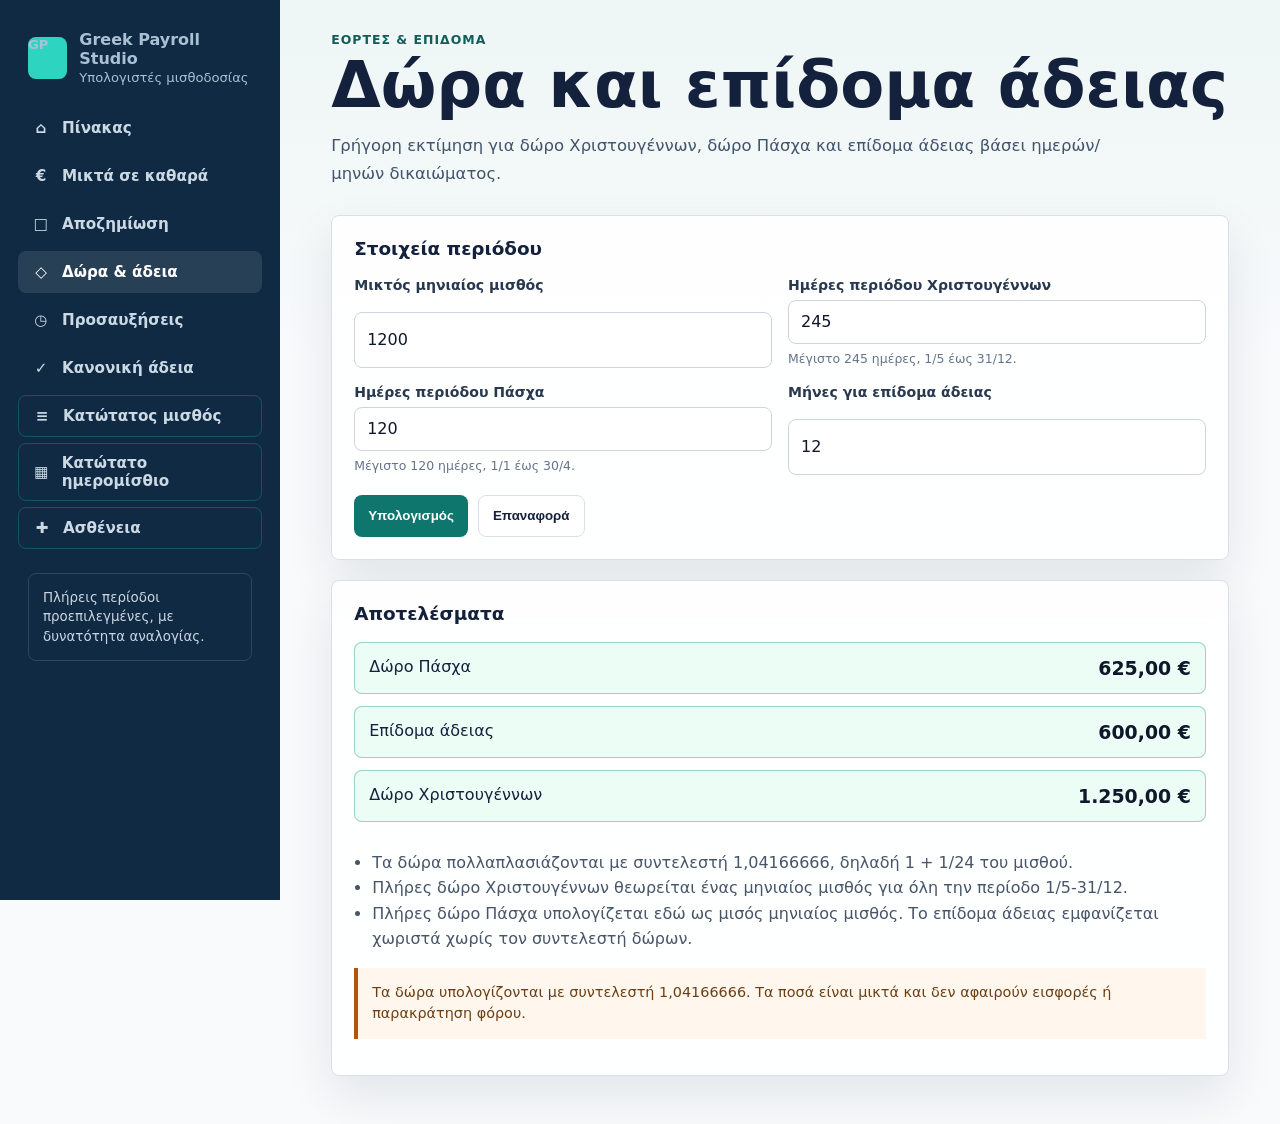
==== gifts.html @ 79b2b12e "first commit" ====
<!doctype html>
<html lang="el">
  <head><meta charset="utf-8"><meta name="viewport" content="width=device-width, initial-scale=1"><title>Δώρα & άδεια | Greek Payroll Studio</title><link rel="stylesheet" href="assets/styles.css"></head>
  <body data-page="gifts">
    <div class="app-shell">
      <aside class="sidebar">
        <a class="brand" href="index.html"><span class="brand-mark">GP</span><span><strong>Greek Payroll Studio</strong><span>Υπολογιστές μισθοδοσίας</span></span></a>
        <nav class="nav-list" aria-label="Κύρια πλοήγηση">
          <a class="nav-link" data-page="index" href="index.html"><span class="nav-icon">⌂</span> Πίνακας</a><a class="nav-link" data-page="salary" href="salary.html"><span class="nav-icon">€</span> Μικτά σε καθαρά</a><a class="nav-link" data-page="severance" href="severance.html"><span class="nav-icon">□</span> Αποζημίωση</a><a class="nav-link" data-page="gifts" href="gifts.html"><span class="nav-icon">◇</span> Δώρα & άδεια</a><a class="nav-link" data-page="overtime" href="overtime.html"><span class="nav-icon">◷</span> Προσαυξήσεις</a><a class="nav-link" data-page="leave" href="leave.html"><span class="nav-icon">✓</span> Κανονική άδεια</a><a class="nav-link is-new" data-page="minimumSalary" href="minimum.html"><span class="nav-icon">≡</span> Κατώτατος μισθός</a>
          <a class="nav-link is-new" data-page="minimumDaily" href="minimum-daily.html"><span class="nav-icon">▦</span> Κατώτατο ημερομίσθιο</a><a class="nav-link is-new" data-page="sickness" href="sickness.html"><span class="nav-icon">✚</span> Ασθένεια</a>
        </nav>
        <p class="sidebar-note">Πλήρεις περίοδοι προεπιλεγμένες, με δυνατότητα αναλογίας.</p>
      </aside>
      <main class="content">
        <p class="eyebrow">Εορτές & επίδομα</p>
        <h1>Δώρα και επίδομα άδειας</h1>
        <p class="page-copy">Γρήγορη εκτίμηση για δώρο Χριστουγέννων, δώρο Πάσχα και επίδομα άδειας βάσει ημερών/μηνών δικαιώματος.</p>
        <section class="calculator-layout">
          <form class="panel" id="calculatorForm" data-calculator="gifts">
            <h2>Στοιχεία περιόδου</h2>
            <div class="form-grid">
              <div class="field"><label for="gross">Μικτός μηνιαίος μισθός</label><input id="gross" type="number" min="0" step="0.01" value="1200"></div>
              <div class="field"><label for="christmasDays">Ημέρες περιόδου Χριστουγέννων</label><input id="christmasDays" type="number" min="0" max="245" step="1" value="245"><span class="hint">Μέγιστο 245 ημέρες, 1/5 έως 31/12.</span></div>
              <div class="field"><label for="easterDays">Ημέρες περιόδου Πάσχα</label><input id="easterDays" type="number" min="0" max="120" step="1" value="120"><span class="hint">Μέγιστο 120 ημέρες, 1/1 έως 30/4.</span></div>
              <div class="field"><label for="leaveMonths">Μήνες για επίδομα άδειας</label><input id="leaveMonths" type="number" min="0" max="12" step="0.5" value="12"></div>
            </div>
            <div class="actions"><button type="submit">Υπολογισμός</button><button class="secondary" type="reset">Επαναφορά</button></div>
          </form>
          <aside class="panel"><h2>Αποτελέσματα</h2><div class="result-stack" id="results"></div><p class="source-box">Τα δώρα υπολογίζονται με συντελεστή 1,04166666. Τα ποσά είναι μικτά και δεν αφαιρούν εισφορές ή παρακράτηση φόρου.</p></aside>
        </section>
      </main>
    </div>
    <script src="assets/app.js"></script>
  </body>
</html>
---- assets/styles.css ----
:root {
  color-scheme: light;
  --ink: #14213d;
  --muted: #64748b;
  --line: #d8e0ea;
  --paper: #ffffff;
  --wash: #f5f7fb;
  --brand: #0f766e;
  --brand-dark: #115e59;
  --accent: #b45309;
  --danger: #b91c1c;
  --ok: #166534;
  --shadow: 0 20px 50px rgba(15, 23, 42, .09);
  font-family: Inter, "Segoe UI", system-ui, -apple-system, BlinkMacSystemFont, sans-serif;
}

* {
  box-sizing: border-box;
}

body {
  margin: 0;
  min-height: 100vh;
  background: linear-gradient(180deg, #eef6f5 0, #f8fafc 360px);
  color: var(--ink);
  overflow-x: hidden;
}

a {
  color: inherit;
  text-decoration: none;
}

.app-shell {
  display: grid;
  grid-template-columns: 280px 1fr;
  min-height: 100vh;
}

.sidebar {
  position: sticky;
  top: 0;
  height: 100vh;
  padding: 28px 18px;
  background: #102a43;
  color: #e2edf6;
  overflow-y: auto;
}

.brand {
  display: flex;
  align-items: center;
  gap: 12px;
  padding: 0 10px 22px;
}

.brand-mark {
  display: grid;
  place-items: center;
  width: 42px;
  height: 42px;
  border-radius: 8px;
  background: #2dd4bf;
  color: #0f172a;
  font-weight: 900;
}

.brand strong {
  display: block;
  font-size: 1rem;
}

.brand span {
  display: block;
  margin-top: 2px;
  color: #aac0d4;
  font-size: .82rem;
}

.nav-list {
  display: grid;
  gap: 6px;
}

.nav-link {
  display: flex;
  align-items: center;
  gap: 10px;
  min-height: 42px;
  padding: 10px 12px;
  border-radius: 8px;
  color: #cbd9e5;
  font-weight: 650;
  font-size: .95rem;
}

.nav-link:hover,
.nav-link.is-active {
  background: rgba(255, 255, 255, .1);
  color: #ffffff;
}

.nav-icon {
  width: 22px;
  text-align: center;
}

.nav-link.is-new {
  border: 1px solid rgba(45, 212, 191, .24);
}

.sidebar-note {
  margin: 24px 10px 0;
  padding: 14px;
  border: 1px solid rgba(255, 255, 255, .13);
  border-radius: 8px;
  color: #c9d6e2;
  font-size: .84rem;
  line-height: 1.45;
}

.content {
  padding: 32px clamp(18px, 4vw, 54px) 48px;
  min-width: 0;
}

.topbar {
  display: flex;
  align-items: center;
  justify-content: space-between;
  gap: 18px;
  margin-bottom: 28px;
}

.eyebrow {
  margin: 0 0 8px;
  color: var(--brand-dark);
  font-size: .78rem;
  font-weight: 800;
  letter-spacing: .08em;
  text-transform: uppercase;
}

h1 {
  margin: 0;
  font-size: clamp(2rem, 5vw, 4.2rem);
  line-height: .96;
  letter-spacing: 0;
  overflow-wrap: anywhere;
}

.page-copy {
  max-width: 780px;
  margin: 16px 0 0;
  color: #41546c;
  font-size: 1.03rem;
  line-height: 1.65;
}

.pill {
  display: inline-flex;
  align-items: center;
  gap: 8px;
  min-height: 36px;
  padding: 8px 12px;
  border: 1px solid var(--line);
  border-radius: 999px;
  background: rgba(255, 255, 255, .72);
  color: #334155;
  font-size: .86rem;
  font-weight: 700;
  white-space: nowrap;
}

.dashboard-grid {
  display: grid;
  grid-template-columns: repeat(3, minmax(0, 1fr));
  gap: 16px;
  margin-top: 30px;
}

.tool-card {
  display: grid;
  gap: 14px;
  min-height: 210px;
  padding: 22px;
  border: 1px solid var(--line);
  border-radius: 8px;
  background: var(--paper);
  box-shadow: var(--shadow);
}

.tool-card h2,
.panel h2 {
  margin: 0;
  font-size: 1.15rem;
  letter-spacing: 0;
}

.tool-card p,
.muted {
  margin: 0;
  color: var(--muted);
  line-height: 1.55;
}

.card-action,
button {
  display: inline-flex;
  align-items: center;
  justify-content: center;
  gap: 8px;
  min-height: 42px;
  width: fit-content;
  padding: 10px 14px;
  border: 0;
  border-radius: 8px;
  background: var(--brand);
  color: #ffffff;
  font-weight: 800;
  cursor: pointer;
}

button.secondary {
  border: 1px solid var(--line);
  background: #ffffff;
  color: var(--ink);
}

.calculator-layout {
  display: grid;
  grid-template-columns: 1fr;
  gap: 20px;
  align-items: start;
  margin-top: 28px;
}

.panel {
  padding: 22px;
  border: 1px solid var(--line);
  border-radius: 8px;
  background: rgba(255, 255, 255, .92);
  box-shadow: var(--shadow);
  min-width: 0;
}

.form-grid {
  display: grid;
  grid-template-columns: repeat(2, minmax(0, 1fr));
  gap: 16px;
  margin-top: 18px;
}

.field {
  display: grid;
  gap: 7px;
}

.field.full {
  grid-column: 1 / -1;
}

label {
  font-size: .88rem;
  font-weight: 800;
  color: #28384f;
  overflow-wrap: anywhere;
}

input,
select {
  width: 100%;
  min-height: 44px;
  padding: 10px 12px;
  border: 1px solid #cbd5e1;
  border-radius: 8px;
  background: #ffffff;
  color: #0f172a;
  font: inherit;
  font-size: 16px;
}

.check-field {
  display: flex;
  align-items: flex-start;
  gap: 10px;
  min-height: 44px;
  padding: 11px 12px;
  border: 1px solid #cbd5e1;
  border-radius: 8px;
  background: #ffffff;
}

.check-field input {
  width: 18px;
  min-height: 18px;
  margin: 2px 0 0;
  accent-color: var(--brand);
}

.check-field span {
  display: block;
  color: var(--muted);
  font-size: .78rem;
  line-height: 1.35;
}

input:focus,
select:focus {
  border-color: var(--brand);
  box-shadow: 0 0 0 3px rgba(15, 118, 110, .15);
  outline: none;
}

.hint {
  color: var(--muted);
  font-size: .78rem;
  line-height: 1.35;
}

.actions {
  display: flex;
  flex-wrap: wrap;
  gap: 10px;
  margin-top: 20px;
}

.result-stack {
  display: grid;
  gap: 12px;
  margin-top: 18px;
}

.metric {
  display: flex;
  justify-content: space-between;
  gap: 16px;
  padding: 14px;
  border: 1px solid var(--line);
  border-radius: 8px;
  background: #f8fafc;
  min-width: 0;
}

.metric span {
  min-width: 0;
  overflow-wrap: anywhere;
}

.metric strong {
  color: #0f172a;
  font-size: 1.18rem;
  white-space: nowrap;
}

.metric.total {
  border-color: rgba(15, 118, 110, .35);
  background: #ecfdf5;
}

.metric.warning {
  border-color: rgba(180, 83, 9, .3);
  background: #fffbeb;
}

.breakdown {
  margin: 16px 0 0;
  padding-left: 18px;
  color: #475569;
  line-height: 1.6;
}

.source-box {
  margin-top: 16px;
  padding: 14px;
  border-left: 4px solid var(--accent);
  background: #fff7ed;
  color: #6b3f13;
  line-height: 1.5;
  font-size: .9rem;
}

.table-wrap {
  position: relative;
  overflow-x: auto;
  margin-top: 16px;
  max-width: 100%;
  -webkit-overflow-scrolling: touch;
}

.history-table {
  overflow-wrap: anywhere;
}

.history-table-wrap {
  overflow-x: visible;
}

table {
  width: 100%;
  min-width: 560px;
  border-collapse: collapse;
  background: #ffffff;
}

th,
td {
  padding: 11px 12px;
  border-bottom: 1px solid var(--line);
  text-align: left;
  font-size: .92rem;
}

th {
  color: #334155;
  background: #f1f5f9;
}

.rate-table th span {
  display: block;
  margin-top: 3px;
  color: var(--muted);
  font-size: .76rem;
  font-weight: 700;
}

.rate-table td:not(:first-child),
.rate-table th:not(:first-child) {
  text-align: right;
  white-space: nowrap;
}

.history-table {
  table-layout: fixed;
  min-width: 0;
}

.history-table th:first-child,
.history-table td:first-child {
  width: 118px;
  white-space: nowrap;
}

.history-table td:nth-child(2),
.history-table th:nth-child(2) {
  width: 120px;
  text-align: right;
  white-space: nowrap;
}

.history-table th:nth-child(3),
.history-table td:nth-child(3) {
  width: auto;
}

.mobile-menu {
  display: none;
}

@media (max-width: 980px) {
  .app-shell {
    grid-template-columns: 1fr;
  }

  .sidebar {
    position: static;
    height: auto;
    padding: 14px;
  }

  .brand {
    padding-bottom: 12px;
  }

  .nav-list {
    grid-template-columns: repeat(2, minmax(0, 1fr));
  }

  .sidebar-note {
    display: none;
  }

  .dashboard-grid,
  .calculator-layout {
    grid-template-columns: 1fr;
  }
}

@media (max-width: 640px) {
  body {
    background: #f8fafc;
  }

  .sidebar {
    padding: 12px 12px 10px;
  }

  .brand {
    gap: 10px;
    padding: 0 2px 12px;
  }

  .brand-mark {
    width: 38px;
    height: 38px;
  }

  .brand strong {
    font-size: .95rem;
  }

  .brand span {
    font-size: .78rem;
  }

  .nav-list {
    display: grid;
    grid-template-columns: repeat(2, minmax(0, 1fr));
    gap: 8px;
    margin: 0;
    padding: 0;
    overflow: visible;
  }

  .nav-link {
    min-height: 40px;
    max-width: none;
    padding: 9px 11px;
    border: 1px solid rgba(255, 255, 255, .12);
    background: rgba(255, 255, 255, .06);
    white-space: normal;
  }

  .nav-icon {
    flex: 0 0 20px;
  }

  .content {
    padding: 20px 12px 34px;
  }

  .topbar {
    align-items: flex-start;
    flex-direction: column;
  }

  .form-grid {
    grid-template-columns: 1fr;
    gap: 13px;
  }

  .panel,
  .tool-card {
    padding: 16px;
  }

  .metric {
    flex-direction: column;
    gap: 6px;
  }

  .metric strong {
    white-space: normal;
  }

  .actions {
    display: grid;
    grid-template-columns: 1fr;
  }

  .card-action,
  button {
    width: 100%;
  }

  table {
    min-width: 480px;
  }

  .history-table {
    min-width: 0;
    table-layout: auto;
  }

  .history-table,
  .history-table tbody,
  .history-table tr,
  .history-table td {
    display: block;
    width: 100%;
  }

  .history-table thead {
    position: absolute;
    width: 1px;
    height: 1px;
    overflow: hidden;
    clip: rect(0 0 0 0);
    white-space: nowrap;
  }

  .history-table tr {
    padding: 10px;
    border-bottom: 1px solid var(--line);
    background: #ffffff;
  }

  .history-table tr:last-child {
    border-bottom: 0;
  }

  .history-table td {
    display: grid;
    grid-template-columns: minmax(92px, .42fr) minmax(0, 1fr);
    gap: 10px;
    padding: 7px 0;
    border-bottom: 0;
    text-align: left;
    white-space: normal;
  }

  .history-table td::before {
    color: var(--muted);
    font-size: .78rem;
    font-weight: 800;
  }

  .history-table td:nth-child(1)::before {
    content: "Περίοδος";
  }

  .history-table td:nth-child(2)::before {
    content: "Μισθός";
  }

  .history-table-daily td:nth-child(2)::before {
    content: "Ημερομίσθιο";
  }

  .history-table td:nth-child(3)::before {
    content: "Σημείωση";
  }

  .history-table td:nth-child(2) {
    text-align: left;
    white-space: normal;
  }

  .table-wrap {
    border: 1px solid var(--line);
    border-radius: 8px;
  }

  .table-wrap table {
    margin: 0;
  }

  th,
  td {
    padding: 10px;
    font-size: .86rem;
  }
}

@media (max-width: 420px) {
  .nav-list {
    gap: 6px;
  }

  .nav-link {
    gap: 6px;
    min-height: 38px;
    padding: 8px;
    font-size: .82rem;
  }

  .nav-icon {
    flex-basis: 18px;
    width: 18px;
  }

  h1 {
    font-size: 1.82rem;
    line-height: 1.05;
  }

  .page-copy {
    font-size: .96rem;
    line-height: 1.55;
  }

  .panel h2,
  .tool-card h2 {
    font-size: 1.04rem;
  }

  .calculator-layout {
    gap: 14px;
    margin-top: 22px;
  }

  .check-field {
    padding: 10px;
  }

  .source-box {
    padding: 12px;
    font-size: .84rem;
  }

  .rate-table {
    min-width: 560px;
  }

  .history-table td {
    grid-template-columns: 86px minmax(0, 1fr);
  }
}

@media (max-width: 340px) {
  .nav-list {
    grid-template-columns: 1fr;
  }

  .nav-link {
    min-height: 36px;
  }
}
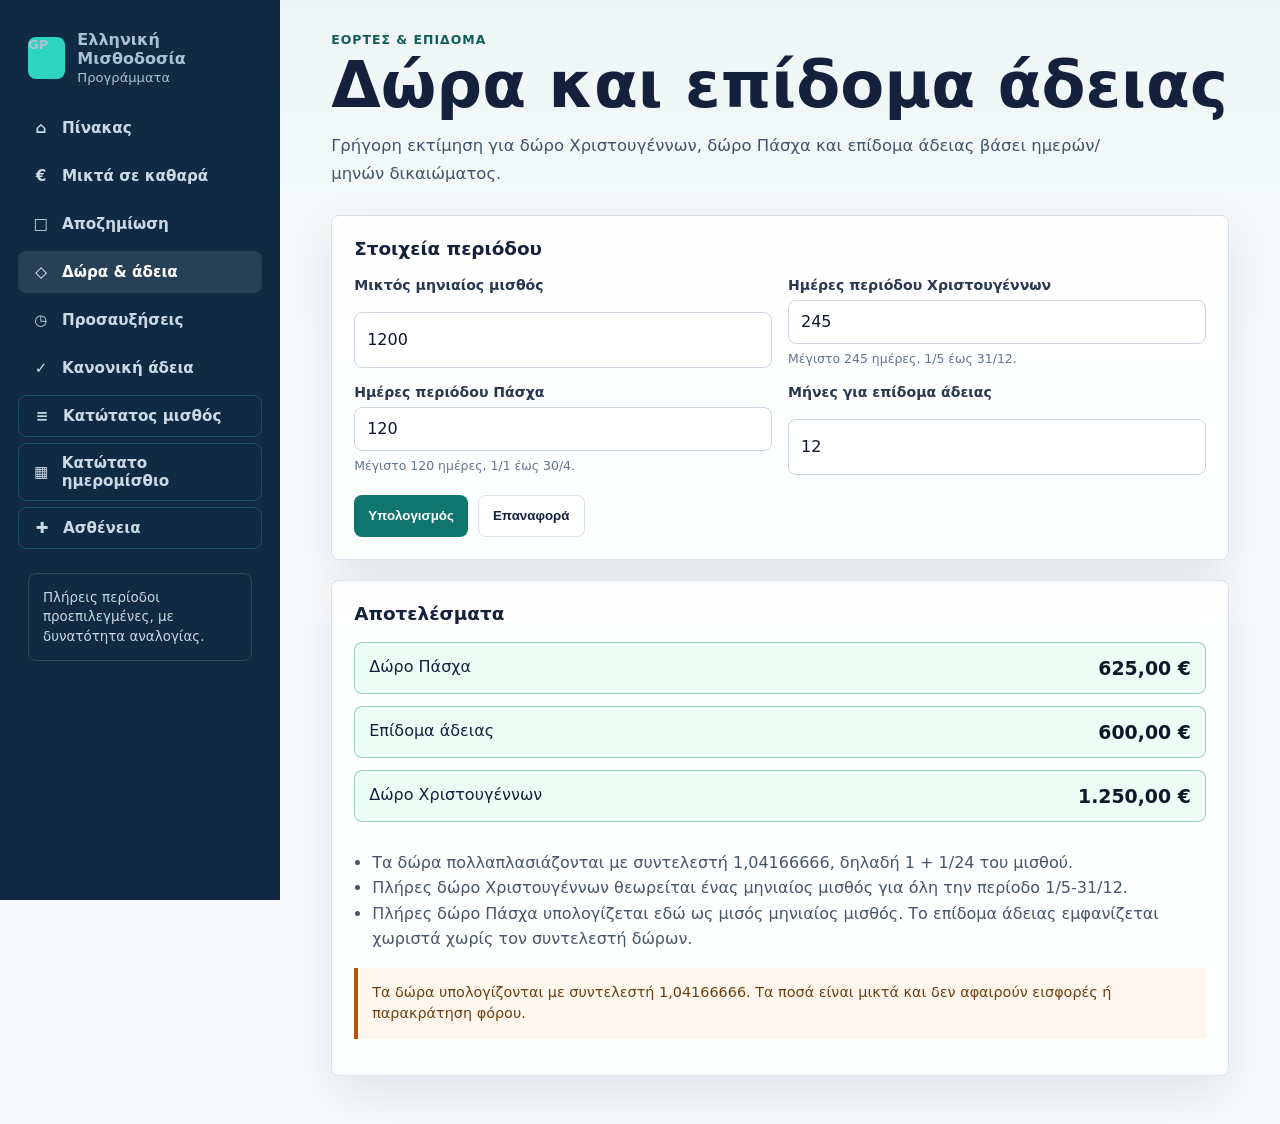
==== commit 5ca4896c: "Refactor HTML structure and update titles for salary, severance, and sickness pages; enhance navigat" ====
--- a/gifts.html
+++ b/gifts.html
@@ -1,35 +1,66 @@
 <!doctype html>
 <html lang="el">
-  <head><meta charset="utf-8"><meta name="viewport" content="width=device-width, initial-scale=1"><title>Δώρα & άδεια | Greek Payroll Studio</title><link rel="stylesheet" href="assets/styles.css"></head>
-  <body data-page="gifts">
-    <div class="app-shell">
-      <aside class="sidebar">
-        <a class="brand" href="index.html"><span class="brand-mark">GP</span><span><strong>Greek Payroll Studio</strong><span>Υπολογιστές μισθοδοσίας</span></span></a>
-        <nav class="nav-list" aria-label="Κύρια πλοήγηση">
-          <a class="nav-link" data-page="index" href="index.html"><span class="nav-icon">⌂</span> Πίνακας</a><a class="nav-link" data-page="salary" href="salary.html"><span class="nav-icon">€</span> Μικτά σε καθαρά</a><a class="nav-link" data-page="severance" href="severance.html"><span class="nav-icon">□</span> Αποζημίωση</a><a class="nav-link" data-page="gifts" href="gifts.html"><span class="nav-icon">◇</span> Δώρα & άδεια</a><a class="nav-link" data-page="overtime" href="overtime.html"><span class="nav-icon">◷</span> Προσαυξήσεις</a><a class="nav-link" data-page="leave" href="leave.html"><span class="nav-icon">✓</span> Κανονική άδεια</a><a class="nav-link is-new" data-page="minimumSalary" href="minimum.html"><span class="nav-icon">≡</span> Κατώτατος μισθός</a>
-          <a class="nav-link is-new" data-page="minimumDaily" href="minimum-daily.html"><span class="nav-icon">▦</span> Κατώτατο ημερομίσθιο</a><a class="nav-link is-new" data-page="sickness" href="sickness.html"><span class="nav-icon">✚</span> Ασθένεια</a>
-        </nav>
-        <p class="sidebar-note">Πλήρεις περίοδοι προεπιλεγμένες, με δυνατότητα αναλογίας.</p>
-      </aside>
-      <main class="content">
-        <p class="eyebrow">Εορτές & επίδομα</p>
-        <h1>Δώρα και επίδομα άδειας</h1>
-        <p class="page-copy">Γρήγορη εκτίμηση για δώρο Χριστουγέννων, δώρο Πάσχα και επίδομα άδειας βάσει ημερών/μηνών δικαιώματος.</p>
-        <section class="calculator-layout">
-          <form class="panel" id="calculatorForm" data-calculator="gifts">
-            <h2>Στοιχεία περιόδου</h2>
-            <div class="form-grid">
-              <div class="field"><label for="gross">Μικτός μηνιαίος μισθός</label><input id="gross" type="number" min="0" step="0.01" value="1200"></div>
-              <div class="field"><label for="christmasDays">Ημέρες περιόδου Χριστουγέννων</label><input id="christmasDays" type="number" min="0" max="245" step="1" value="245"><span class="hint">Μέγιστο 245 ημέρες, 1/5 έως 31/12.</span></div>
-              <div class="field"><label for="easterDays">Ημέρες περιόδου Πάσχα</label><input id="easterDays" type="number" min="0" max="120" step="1" value="120"><span class="hint">Μέγιστο 120 ημέρες, 1/1 έως 30/4.</span></div>
-              <div class="field"><label for="leaveMonths">Μήνες για επίδομα άδειας</label><input id="leaveMonths" type="number" min="0" max="12" step="0.5" value="12"></div>
-            </div>
-            <div class="actions"><button type="submit">Υπολογισμός</button><button class="secondary" type="reset">Επαναφορά</button></div>
-          </form>
-          <aside class="panel"><h2>Αποτελέσματα</h2><div class="result-stack" id="results"></div><p class="source-box">Τα δώρα υπολογίζονται με συντελεστή 1,04166666. Τα ποσά είναι μικτά και δεν αφαιρούν εισφορές ή παρακράτηση φόρου.</p></aside>
-        </section>
-      </main>
-    </div>
-    <script src="assets/app.js"></script>
-  </body>
-</html>
+
+<head>
+  <meta charset="utf-8">
+  <meta name="viewport" content="width=device-width, initial-scale=1">
+  <title>Δώρα & άδεια | Greek Payroll</title>
+  <link rel="stylesheet" href="assets/styles.css">
+</head>
+
+<body data-page="gifts">
+  <div class="app-shell">
+    <aside class="sidebar">
+      <a class="brand" href="index.html"><span class="brand-mark">GP</span><span><strong>Ελληνική
+            Μισθοδοσία</strong><span>Προγράμματα</span></span></a>
+      <nav class="nav-list" aria-label="Κύρια πλοήγηση">
+        <a class="nav-link" data-page="index" href="index.html"><span class="nav-icon">⌂</span> Πίνακας</a><a
+          class="nav-link" data-page="salary" href="salary.html"><span class="nav-icon">€</span> Μικτά σε καθαρά</a><a
+          class="nav-link" data-page="severance" href="severance.html"><span class="nav-icon">□</span> Αποζημίωση</a><a
+          class="nav-link" data-page="gifts" href="gifts.html"><span class="nav-icon">◇</span> Δώρα & άδεια</a><a
+          class="nav-link" data-page="overtime" href="overtime.html"><span class="nav-icon">◷</span> Προσαυξήσεις</a><a
+          class="nav-link" data-page="leave" href="leave.html"><span class="nav-icon">✓</span> Κανονική άδεια</a><a
+          class="nav-link is-new" data-page="minimumSalary" href="minimum.html"><span class="nav-icon">≡</span>
+          Κατώτατος μισθός</a>
+        <a class="nav-link is-new" data-page="minimumDaily" href="minimum-daily.html"><span class="nav-icon">▦</span>
+          Κατώτατο ημερομίσθιο</a><a class="nav-link is-new" data-page="sickness" href="sickness.html"><span
+            class="nav-icon">✚</span> Ασθένεια</a>
+      </nav>
+      <p class="sidebar-note">Πλήρεις περίοδοι προεπιλεγμένες, με δυνατότητα αναλογίας.</p>
+    </aside>
+    <main class="content">
+      <p class="eyebrow">Εορτές & επίδομα</p>
+      <h1>Δώρα και επίδομα άδειας</h1>
+      <p class="page-copy">Γρήγορη εκτίμηση για δώρο Χριστουγέννων, δώρο Πάσχα και επίδομα άδειας βάσει ημερών/μηνών
+        δικαιώματος.</p>
+      <section class="calculator-layout">
+        <form class="panel" id="calculatorForm" data-calculator="gifts">
+          <h2>Στοιχεία περιόδου</h2>
+          <div class="form-grid">
+            <div class="field"><label for="gross">Μικτός μηνιαίος μισθός</label><input id="gross" type="number" min="0"
+                step="0.01" value="1200"></div>
+            <div class="field"><label for="christmasDays">Ημέρες περιόδου Χριστουγέννων</label><input id="christmasDays"
+                type="number" min="0" max="245" step="1" value="245"><span class="hint">Μέγιστο 245 ημέρες, 1/5 έως
+                31/12.</span></div>
+            <div class="field"><label for="easterDays">Ημέρες περιόδου Πάσχα</label><input id="easterDays" type="number"
+                min="0" max="120" step="1" value="120"><span class="hint">Μέγιστο 120 ημέρες, 1/1 έως 30/4.</span></div>
+            <div class="field"><label for="leaveMonths">Μήνες για επίδομα άδειας</label><input id="leaveMonths"
+                type="number" min="0" max="12" step="0.5" value="12"></div>
+          </div>
+          <div class="actions"><button type="submit">Υπολογισμός</button><button class="secondary"
+              type="reset">Επαναφορά</button></div>
+        </form>
+        <aside class="panel">
+          <h2>Αποτελέσματα</h2>
+          <div class="result-stack" id="results"></div>
+          <p class="source-box">Τα δώρα υπολογίζονται με συντελεστή 1,04166666. Τα ποσά είναι μικτά και δεν αφαιρούν
+            εισφορές ή παρακράτηση φόρου.</p>
+        </aside>
+      </section>
+    </main>
+  </div>
+  <script src="assets/miscalc.js"></script>
+  <script src="assets/app.js"></script>
+</body>
+
+</html>
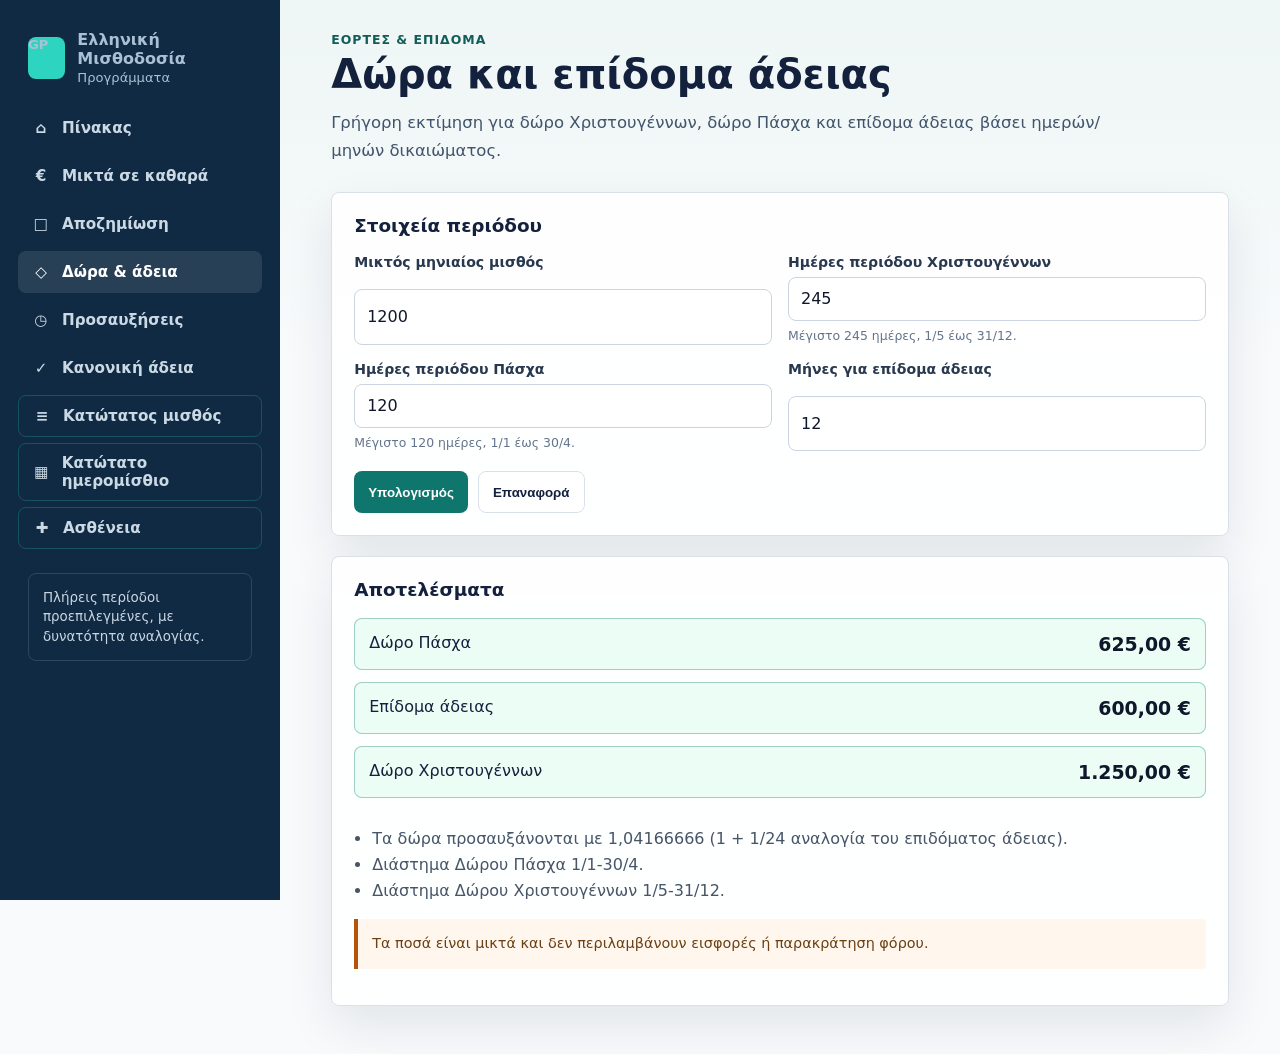
==== commit ff2605bf: "Refactor payroll calculations to use centralized configuration - Introduced a new config file (confi" ====
--- a/gifts.html
+++ b/gifts.html
@@ -53,12 +53,13 @@
         <aside class="panel">
           <h2>Αποτελέσματα</h2>
           <div class="result-stack" id="results"></div>
-          <p class="source-box">Τα δώρα υπολογίζονται με συντελεστή 1,04166666. Τα ποσά είναι μικτά και δεν αφαιρούν
+          <p class="source-box">Τα ποσά είναι μικτά και δεν περιλαμβάνουν
             εισφορές ή παρακράτηση φόρου.</p>
         </aside>
       </section>
     </main>
   </div>
+  <script src="assets/config.js"></script>
   <script src="assets/miscalc.js"></script>
   <script src="assets/app.js"></script>
 </body>
--- a/assets/styles.css
+++ b/assets/styles.css
@@ -10,8 +10,14 @@
   --accent: #b45309;
   --danger: #b91c1c;
   --ok: #166534;
-  --shadow: 0 20px 50px rgba(15, 23, 42, .09);
-  font-family: Inter, "Segoe UI", system-ui, -apple-system, BlinkMacSystemFont, sans-serif;
+  --shadow: 0 20px 50px rgba(15, 23, 42, 0.09);
+  font-family:
+    Inter,
+    'Segoe UI',
+    system-ui,
+    -apple-system,
+    BlinkMacSystemFont,
+    sans-serif;
 }
 
 * {
@@ -74,7 +80,7 @@
   display: block;
   margin-top: 2px;
   color: #aac0d4;
-  font-size: .82rem;
+  font-size: 0.82rem;
 }
 
 .nav-list {
@@ -91,12 +97,12 @@
   border-radius: 8px;
   color: #cbd9e5;
   font-weight: 650;
-  font-size: .95rem;
+  font-size: 0.95rem;
 }
 
 .nav-link:hover,
 .nav-link.is-active {
-  background: rgba(255, 255, 255, .1);
+  background: rgba(255, 255, 255, 0.1);
   color: #ffffff;
 }
 
@@ -106,16 +112,16 @@
 }
 
 .nav-link.is-new {
-  border: 1px solid rgba(45, 212, 191, .24);
+  border: 1px solid rgba(45, 212, 191, 0.24);
 }
 
 .sidebar-note {
   margin: 24px 10px 0;
   padding: 14px;
-  border: 1px solid rgba(255, 255, 255, .13);
+  border: 1px solid rgba(255, 255, 255, 0.13);
   border-radius: 8px;
   color: #c9d6e2;
-  font-size: .84rem;
+  font-size: 0.84rem;
   line-height: 1.45;
 }
 
@@ -135,16 +141,16 @@
 .eyebrow {
   margin: 0 0 8px;
   color: var(--brand-dark);
-  font-size: .78rem;
+  font-size: 0.78rem;
   font-weight: 800;
-  letter-spacing: .08em;
+  letter-spacing: 0.08em;
   text-transform: uppercase;
 }
 
 h1 {
   margin: 0;
-  font-size: clamp(2rem, 5vw, 4.2rem);
-  line-height: .96;
+  font-size: clamp(2rem, 5vw, 2.5rem);
+  line-height: 0.96;
   letter-spacing: 0;
   overflow-wrap: anywhere;
 }
@@ -165,9 +171,9 @@
   padding: 8px 12px;
   border: 1px solid var(--line);
   border-radius: 999px;
-  background: rgba(255, 255, 255, .72);
+  background: rgba(255, 255, 255, 0.72);
   color: #334155;
-  font-size: .86rem;
+  font-size: 0.86rem;
   font-weight: 700;
   white-space: nowrap;
 }
@@ -239,7 +245,7 @@
   padding: 22px;
   border: 1px solid var(--line);
   border-radius: 8px;
-  background: rgba(255, 255, 255, .92);
+  background: rgba(255, 255, 255, 0.92);
   box-shadow: var(--shadow);
   min-width: 0;
 }
@@ -261,7 +267,7 @@
 }
 
 label {
-  font-size: .88rem;
+  font-size: 0.88rem;
   font-weight: 800;
   color: #28384f;
   overflow-wrap: anywhere;
@@ -301,20 +307,20 @@
 .check-field span {
   display: block;
   color: var(--muted);
-  font-size: .78rem;
+  font-size: 0.78rem;
   line-height: 1.35;
 }
 
 input:focus,
 select:focus {
   border-color: var(--brand);
-  box-shadow: 0 0 0 3px rgba(15, 118, 110, .15);
+  box-shadow: 0 0 0 3px rgba(15, 118, 110, 0.15);
   outline: none;
 }
 
 .hint {
   color: var(--muted);
-  font-size: .78rem;
+  font-size: 0.78rem;
   line-height: 1.35;
 }
 
@@ -354,12 +360,12 @@
 }
 
 .metric.total {
-  border-color: rgba(15, 118, 110, .35);
+  border-color: rgba(15, 118, 110, 0.35);
   background: #ecfdf5;
 }
 
 .metric.warning {
-  border-color: rgba(180, 83, 9, .3);
+  border-color: rgba(180, 83, 9, 0.3);
   background: #fffbeb;
 }
 
@@ -377,7 +383,7 @@
   background: #fff7ed;
   color: #6b3f13;
   line-height: 1.5;
-  font-size: .9rem;
+  font-size: 0.9rem;
 }
 
 .table-wrap {
@@ -408,7 +414,7 @@
   padding: 11px 12px;
   border-bottom: 1px solid var(--line);
   text-align: left;
-  font-size: .92rem;
+  font-size: 0.92rem;
 }
 
 th {
@@ -420,7 +426,7 @@
   display: block;
   margin-top: 3px;
   color: var(--muted);
-  font-size: .76rem;
+  font-size: 0.76rem;
   font-weight: 700;
 }
 
@@ -506,11 +512,11 @@
   }
 
   .brand strong {
-    font-size: .95rem;
+    font-size: 0.95rem;
   }
 
   .brand span {
-    font-size: .78rem;
+    font-size: 0.78rem;
   }
 
   .nav-list {
@@ -526,8 +532,8 @@
     min-height: 40px;
     max-width: none;
     padding: 9px 11px;
-    border: 1px solid rgba(255, 255, 255, .12);
-    background: rgba(255, 255, 255, .06);
+    border: 1px solid rgba(255, 255, 255, 0.12);
+    background: rgba(255, 255, 255, 0.06);
     white-space: normal;
   }
 
@@ -611,7 +617,7 @@
 
   .history-table td {
     display: grid;
-    grid-template-columns: minmax(92px, .42fr) minmax(0, 1fr);
+    grid-template-columns: minmax(92px, 0.42fr) minmax(0, 1fr);
     gap: 10px;
     padding: 7px 0;
     border-bottom: 0;
@@ -621,24 +627,24 @@
 
   .history-table td::before {
     color: var(--muted);
-    font-size: .78rem;
+    font-size: 0.78rem;
     font-weight: 800;
   }
 
   .history-table td:nth-child(1)::before {
-    content: "Περίοδος";
+    content: 'Περίοδος';
   }
 
   .history-table td:nth-child(2)::before {
-    content: "Μισθός";
+    content: 'Μισθός';
   }
 
   .history-table-daily td:nth-child(2)::before {
-    content: "Ημερομίσθιο";
+    content: 'Ημερομίσθιο';
   }
 
   .history-table td:nth-child(3)::before {
-    content: "Σημείωση";
+    content: 'Σημείωση';
   }
 
   .history-table td:nth-child(2) {
@@ -658,7 +664,7 @@
   th,
   td {
     padding: 10px;
-    font-size: .86rem;
+    font-size: 0.86rem;
   }
 }
 
@@ -671,7 +677,7 @@
     gap: 6px;
     min-height: 38px;
     padding: 8px;
-    font-size: .82rem;
+    font-size: 0.82rem;
   }
 
   .nav-icon {
@@ -685,7 +691,7 @@
   }
 
   .page-copy {
-    font-size: .96rem;
+    font-size: 0.96rem;
     line-height: 1.55;
   }
 
@@ -705,7 +711,7 @@
 
   .source-box {
     padding: 12px;
-    font-size: .84rem;
+    font-size: 0.84rem;
   }
 
   .rate-table {
